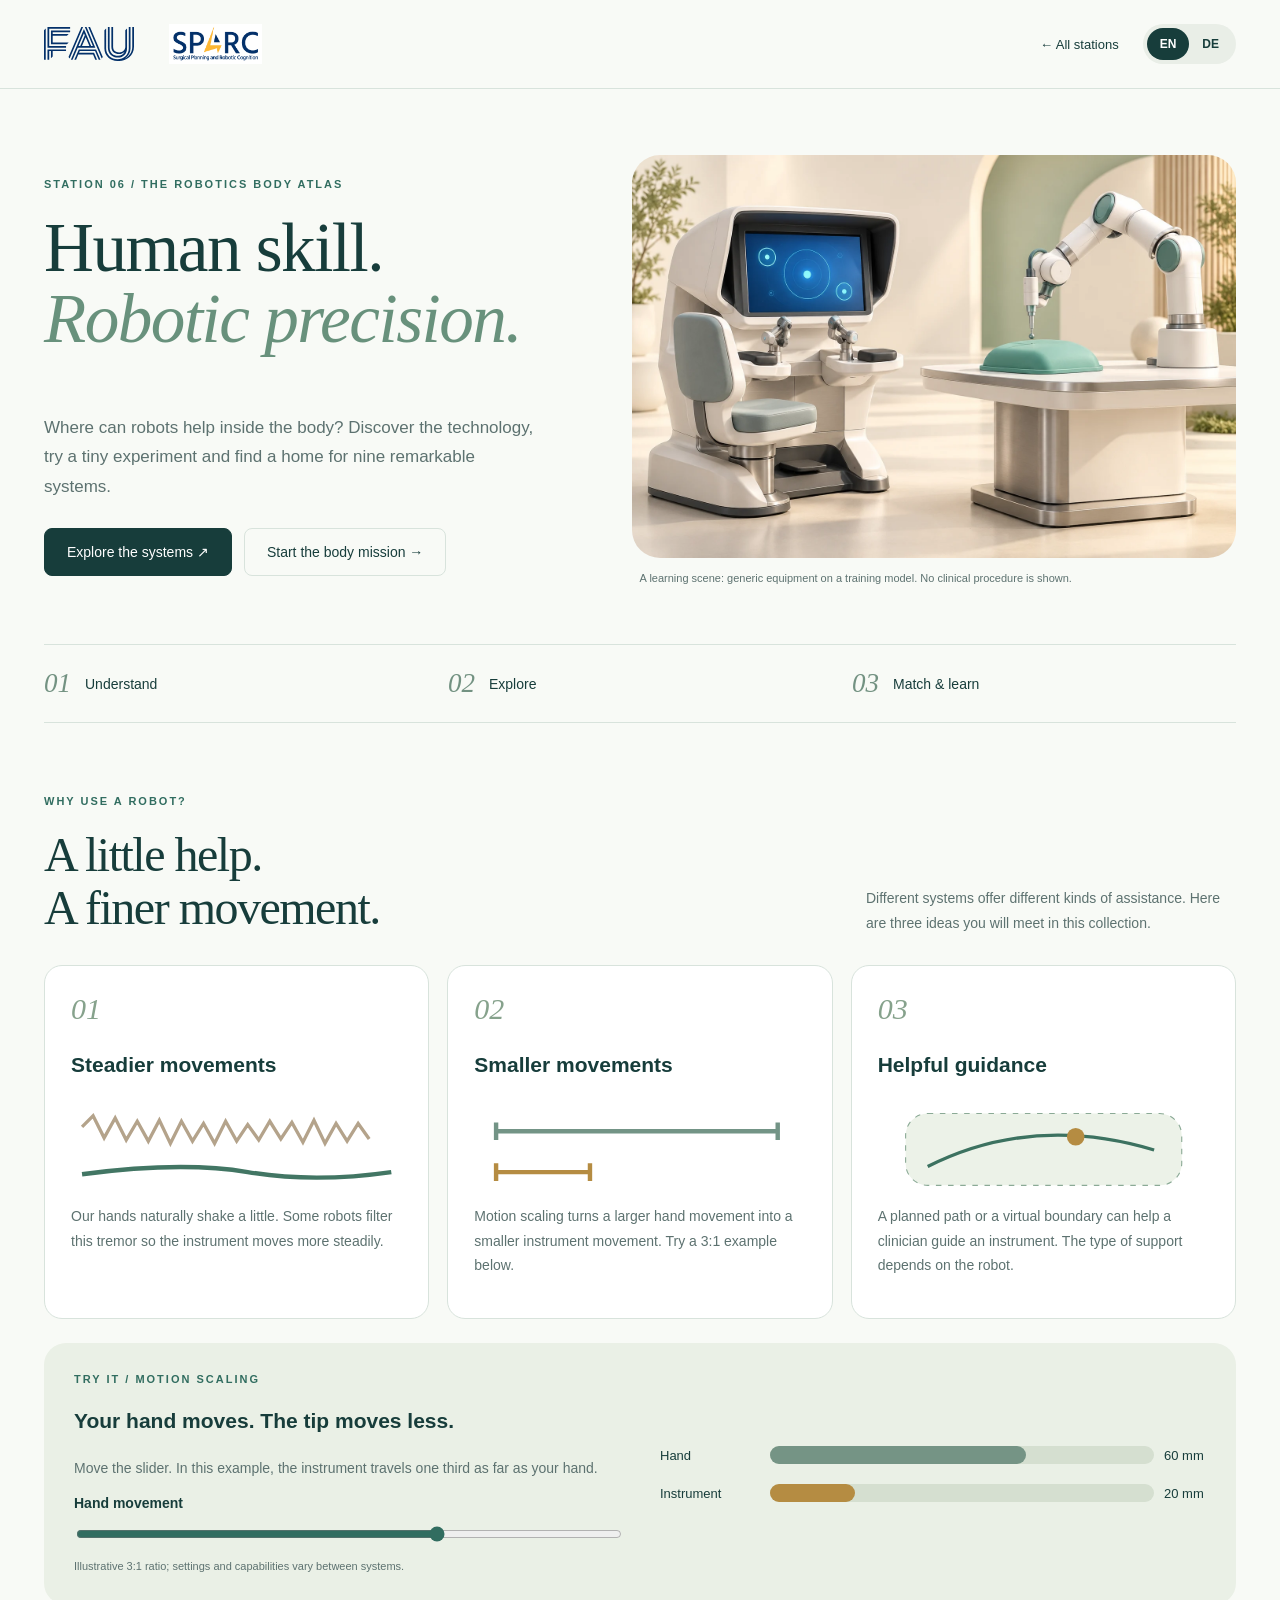
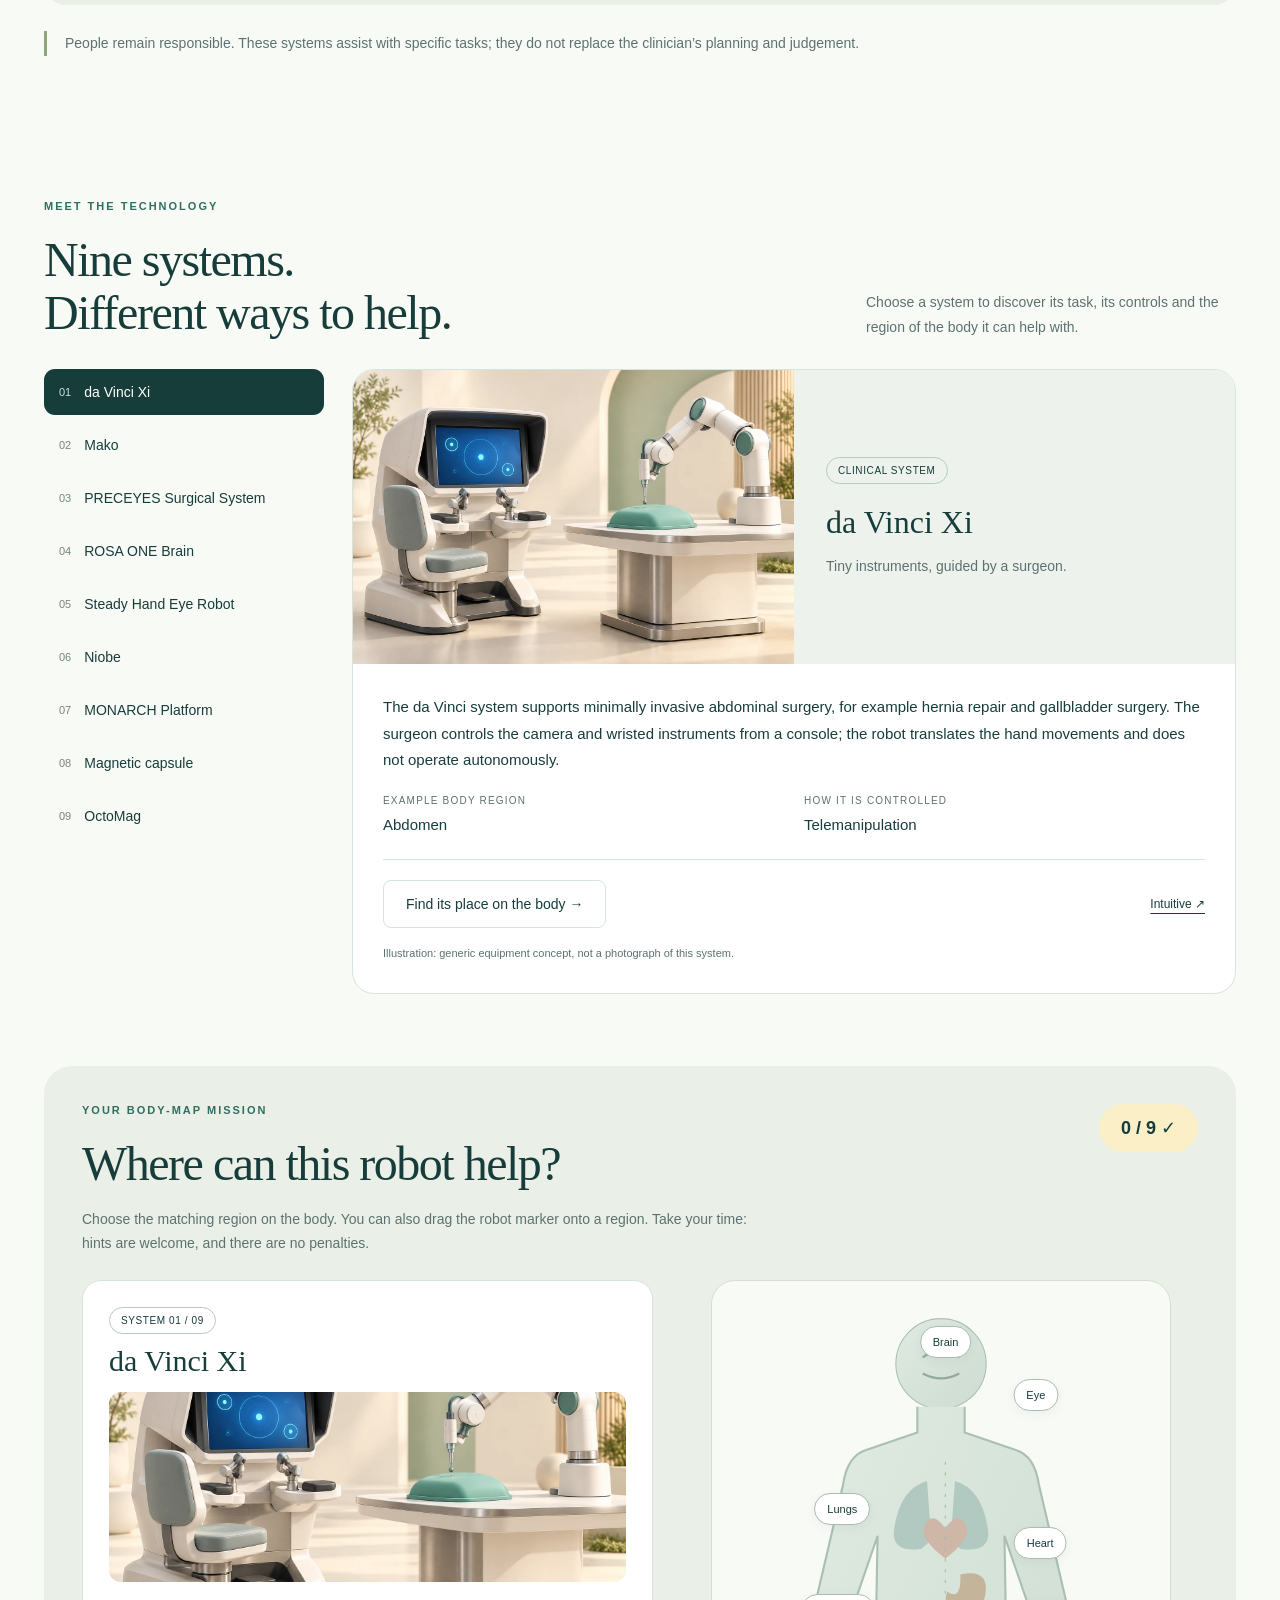
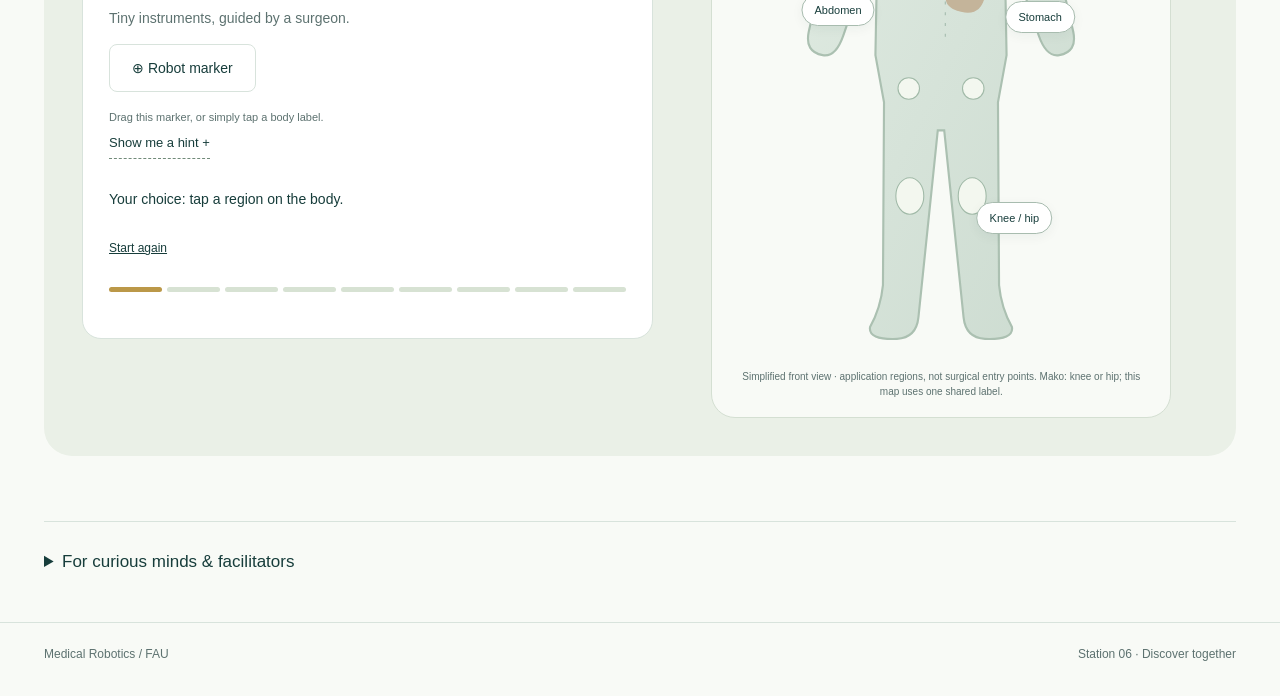
==== robot-atlas.html @ 66cfff0e "Add separate bilingual station 06 with robot atlas and body-matching activity" ====
<!doctype html><html lang="en"><head><meta charset="utf-8"><meta name="viewport" content="width=device-width,initial-scale=1"><meta name="description" content="A gentle, interactive introduction to surgical robotics. Explore nine systems, try motion scaling and match robots to body regions."><title>Robotics body atlas — Station 06</title><link rel="stylesheet" href="robot-atlas.css"></head><body><a class="skip" href="#main">Skip to content</a><header class="site-header"><a class="identity" href="index.html#stations"><img src="assets/fau-logo.svg" alt="FAU"><img src="assets/sparc-logo.svg" alt="SPARC Lab"></a><a class="back" href="index.html#stations" data-en="← All stations" data-de="← Alle Stationen"></a><div class="languages" aria-label="Language / Sprache"><button data-lang="en">EN</button><button data-lang="de">DE</button></div></header><main id="main"></main><footer><span>Medical Robotics / FAU</span><span data-en="Station 06 · Discover together" data-de="Station 06 · Gemeinsam entdecken"></span></footer><script src="robot-atlas-data.js"></script><script src="robot-atlas.js"></script></body></html>
---- robot-atlas.css ----
:root{--ink:#173d3b;--muted:#5d7270;--line:#d8e3dc;--sage:#edf2e9;--accent:#316d60;--gold:#e2b75c;font-family:Arial,Helvetica,sans-serif;color:var(--ink);background:#f8faf6;font-synthesis:none}*{box-sizing:border-box}html{scroll-behavior:smooth}body{margin:0}button,a,input{touch-action:manipulation}button{font:inherit;color:inherit;cursor:pointer}a{color:inherit;text-underline-offset:5px}button:focus-visible,a:focus-visible,input:focus-visible{outline:3px solid #ad7333;outline-offset:5px}h1,h2,h3,p{margin-top:0}p{line-height:1.75}h1,h2{font-family:Georgia,serif;font-weight:400;letter-spacing:-1.5px}h1{font-size:clamp(40px,5.4vw,72px);line-height:1.04}h2{font-size:clamp(32px,4vw,48px);line-height:1.1}h3{font-size:21px;line-height:1.35}.site-header{max-width:1400px;margin:auto;padding:24px 44px;display:flex;align-items:center;gap:24px;border-bottom:1px solid var(--line)}.identity{display:flex;gap:24px;margin-right:auto;align-items:center}.identity img{width:90px;height:40px;object-fit:contain}.identity img+img{width:115px}.back{font-size:13px;text-decoration:none}.languages{display:flex;background:#e9eee7;border-radius:30px;padding:4px}.languages button{border:0;border-radius:25px;padding:9px 13px;background:none;font-size:12px;font-weight:700}.languages button[aria-pressed=true]{background:var(--ink);color:white}main{max-width:1320px;margin:auto;padding:0 44px}.eyebrow{font-size:11px;font-weight:700;letter-spacing:2px;text-transform:uppercase;color:var(--accent);margin-bottom:22px}.hero{display:grid;grid-template-columns:1fr 1.12fr;gap:48px;align-items:center;padding:66px 0 46px}.hero p{color:var(--muted);font-size:17px;max-width:500px}.hero em{color:#68917c;font-weight:400}.hero figure{margin:0;position:relative}.hero img{height:auto;width:100%;border-radius:28px;display:block}.hero figcaption{font-size:11px;color:var(--muted);line-height:1.5;margin:12px 8px}.actions{display:flex;gap:12px;flex-wrap:wrap;margin-top:26px}.button{display:inline-flex;text-decoration:none;align-items:center;justify-content:center;gap:24px;padding:15px 22px;background:var(--ink);color:white;border:1px solid var(--ink);border-radius:8px;font-size:14px}.button.light{background:transparent;color:var(--ink);border-color:var(--line)}.journey{display:grid;grid-template-columns:repeat(3,1fr);border-top:1px solid var(--line);border-bottom:1px solid var(--line);padding:23px 0;gap:20px;font-size:14px}.journey a{text-decoration:none;display:flex;align-items:center;gap:14px}.journey span{font:italic 27px Georgia;color:#739282}.section{padding:72px 0;scroll-margin-top:20px}.section-heading{display:flex;align-items:end;justify-content:space-between;gap:36px;margin-bottom:30px}.section-heading h2{margin-bottom:0;max-width:640px}.section-heading p{max-width:370px;color:var(--muted);font-size:14px;margin:0}.principles{display:grid;grid-template-columns:repeat(3,1fr);gap:18px}.principle{padding:26px;background:#fff;border:1px solid var(--line);border-radius:18px}.principle .number{font:italic 30px Georgia;color:#86a28c;display:block;margin-bottom:25px}.principle p{font-size:14px;color:var(--muted)}.principle svg{width:100%;height:100px}.experiment{margin-top:24px;background:#eaf0e6;border-radius:22px;padding:30px;display:grid;grid-template-columns:1fr 1fr;gap:40px;align-items:center}.experiment p{font-size:14px;color:var(--muted)}.experiment label{display:block;font-weight:bold;font-size:14px;margin-bottom:13px}.experiment input{width:100%;accent-color:var(--accent)}.experiment small{font-size:11px;line-height:1.6;display:block;color:var(--muted);margin-top:12px}.motion-row{display:grid;grid-template-columns:100px 1fr 42px;align-items:center;gap:10px;margin:20px 0;font-size:13px}.motion-track{height:18px;border-radius:10px;background:#d5dfd0;position:relative}.motion-fill{height:18px;background:#759485;border-radius:10px;min-width:6px}.motion-row:last-child .motion-fill{background:#b58c42}.human-note{margin:26px 0 0;font-size:14px;padding-left:18px;border-left:3px solid #91a37b;color:var(--muted)}.atlas-layout{display:grid;grid-template-columns:280px 1fr;gap:28px}.system-menu{display:grid;gap:7px;align-content:start}.system-choice{display:flex;text-align:left;align-items:center;gap:13px;padding:14px;background:transparent;border:1px solid transparent;border-radius:11px;font-size:14px}.system-choice span{font-size:11px;color:#73877c}.system-choice[aria-pressed=true]{background:var(--ink);color:#fff}.system-choice[aria-pressed=true] span{color:#ccdfd3}.system-choice:hover{border-color:#a3b8aa}.system-detail{background:white;border:1px solid var(--line);border-radius:22px;overflow:hidden}.system-top{display:grid;grid-template-columns:1fr 1fr;background:#edf2ec}.system-top img{width:100%;height:100%;min-height:245px;object-fit:cover}.system-title{padding:32px;align-self:center}.badge{display:inline-block;font-size:10px;letter-spacing:.6px;text-transform:uppercase;border:1px solid #b7cbbb;border-radius:20px;padding:7px 11px;margin-bottom:20px}.system-title h3{font:32px Georgia;margin:0 0 13px}.system-title p{font-size:14px;color:var(--muted);margin:0}.system-body{padding:30px}.system-body>p{font-size:15px}.system-facts{display:grid;grid-template-columns:1fr 1fr;gap:20px;margin:22px 0}.system-facts dt{font-size:10px;letter-spacing:1.2px;text-transform:uppercase;color:var(--muted);margin-bottom:8px}.system-facts dd{margin:0;font-size:15px;line-height:1.5}.system-bottom{display:flex;gap:20px;align-items:center;justify-content:space-between;border-top:1px solid var(--line);padding-top:20px}.system-bottom a{font-size:12px}.concept-note{font-size:11px!important;color:var(--muted);margin:16px 0 0}.mission{background:#eaf0e7;border-radius:28px;padding:38px;margin-bottom:65px;scroll-margin-top:25px}.mission-header{display:flex;gap:28px;justify-content:space-between;align-items:start;margin-bottom:24px}.mission-header h2{margin-bottom:16px}.mission-header p{max-width:680px;color:var(--muted);font-size:14px;margin-bottom:0}.score{white-space:nowrap;border-radius:30px;background:#fbefc8;padding:13px 22px;font-size:18px;font-weight:bold}.game-grid{display:grid;grid-template-columns:1fr .9fr;gap:32px;align-items:start}.mission-card{background:#fff;border:1px solid var(--line);border-radius:19px;padding:26px}.mission-card h3{font:30px Georgia;margin:10px 0 14px}.mission-card p{font-size:14px;color:var(--muted)}.mission-card .badge{margin:0}.mission-card img{width:100%;height:190px;object-fit:cover;border-radius:12px;margin:0 0 20px}.hint-button{background:transparent;border:0;border-bottom:1px dashed #718a79;font-size:13px;padding:8px 0}.hint{margin:12px 0;font-size:14px}.feedback{padding:17px 0;margin-top:12px;font-size:14px;line-height:1.6;min-height:58px}.feedback.good{color:#28663f}.body-wrap{background:#f8faf6;border:1px solid #d4dfd2;border-radius:24px;position:relative;padding:14px;max-width:460px;width:100%;justify-self:center}.body-map{position:relative;width:100%;aspect-ratio:400/620}.body-map>svg{width:100%;height:100%}.body-target{position:absolute;transform:translate(-50%,-50%);background:#fff;border:1px solid #a8bcaf;box-shadow:0 3px 12px #173d3b0d;border-radius:20px;font-size:11px;padding:9px 12px;white-space:nowrap}.body-target:hover,.body-target.preview{background:#d3e7dc;border-color:#316d60}.body-target:disabled{cursor:default;opacity:.65}.body-target.correct{background:#286747;color:#fff;opacity:1}.body-target.wrong{background:#fff0d2;border-color:#b08031}.body-note{font-size:10px;color:var(--muted);text-align:center;line-height:1.5;padding:4px 6px}.mission-progress{display:flex;gap:5px;margin:20px 0}.mission-progress span{height:5px;flex:1;background:#d7e2d3;border-radius:3px}.mission-progress .done{background:#4f8068}.mission-progress .current{background:#bb9848}.mission-actions{display:flex;gap:18px;align-items:center;flex-wrap:wrap}.restart{border:0;background:transparent;text-decoration:underline;font-size:12px;padding:12px 0}.facilitator{border-top:1px solid var(--line);padding:30px 0 50px}.facilitator summary{font-size:17px;cursor:pointer}.facilitator p{max-width:850px;font-size:14px;color:var(--muted);margin-top:20px}.sources{display:flex;gap:18px;flex-wrap:wrap;font-size:12px}footer{max-width:1320px;margin:auto;padding:24px 44px 35px;display:flex;justify-content:space-between;gap:20px;color:var(--muted);font-size:12px;border-top:1px solid var(--line)}.skip{position:absolute;left:15px;top:-100px;background:white;padding:15px;z-index:99}.skip:focus{top:10px}[hidden]{display:none!important}@media(max-width:1000px){.hero{gap:28px}.atlas-layout{grid-template-columns:220px 1fr}.system-top{grid-template-columns:1fr}.system-top img{max-height:250px}.system-title{padding:25px}.principles{gap:12px}.principle{padding:20px}}@media(max-width:700px){main{padding:0 20px}.site-header{padding:18px 20px;gap:14px;flex-wrap:wrap}.identity{gap:14px}.identity img{width:65px;height:30px}.identity img+img{width:85px}.back{order:3;width:100%}.hero{grid-template-columns:1fr;padding:36px 0}.hero p{font-size:15px}.hero figure{grid-row:2}.hero img{max-height:310px;object-fit:cover}.journey{gap:10px;font-size:11px}.journey a{gap:8px}.journey span{font-size:22px}.section{padding:48px 0}.section-heading{display:block}.section-heading p{margin-top:20px}.principles{grid-template-columns:1fr}.principle .number{float:right}.principle svg{height:80px}.experiment{grid-template-columns:1fr;gap:10px;padding:22px}.atlas-layout{grid-template-columns:1fr}.system-menu{grid-template-columns:repeat(2,minmax(0,1fr));gap:5px}.system-choice{padding:12px 9px;font-size:12px;gap:8px;overflow-wrap:anywhere}.system-top{grid-template-columns:1fr}.system-body{padding:23px}.system-bottom{flex-wrap:wrap}.mission{padding:22px;margin-left:-5px;margin-right:-5px}.mission-header{display:block}.score{display:inline-block;margin-top:18px}.game-grid{grid-template-columns:1fr}.mission-card{padding:22px}.mission-card img{height:155px}.body-wrap{max-width:390px}.system-facts{grid-template-columns:1fr}.body-target{font-size:10px;padding:8px 10px}footer{padding:22px;flex-wrap:wrap}}@media(prefers-reduced-motion:reduce){html{scroll-behavior:auto}}

.marker{touch-action:none;user-select:none}.marker-ghost{position:fixed;transform:translate(-50%,-50%);z-index:999;pointer-events:none;background:#173d3b;color:white;padding:14px 22px;border-radius:24px;box-shadow:0 8px 25px #173d3b33;font-size:14px}
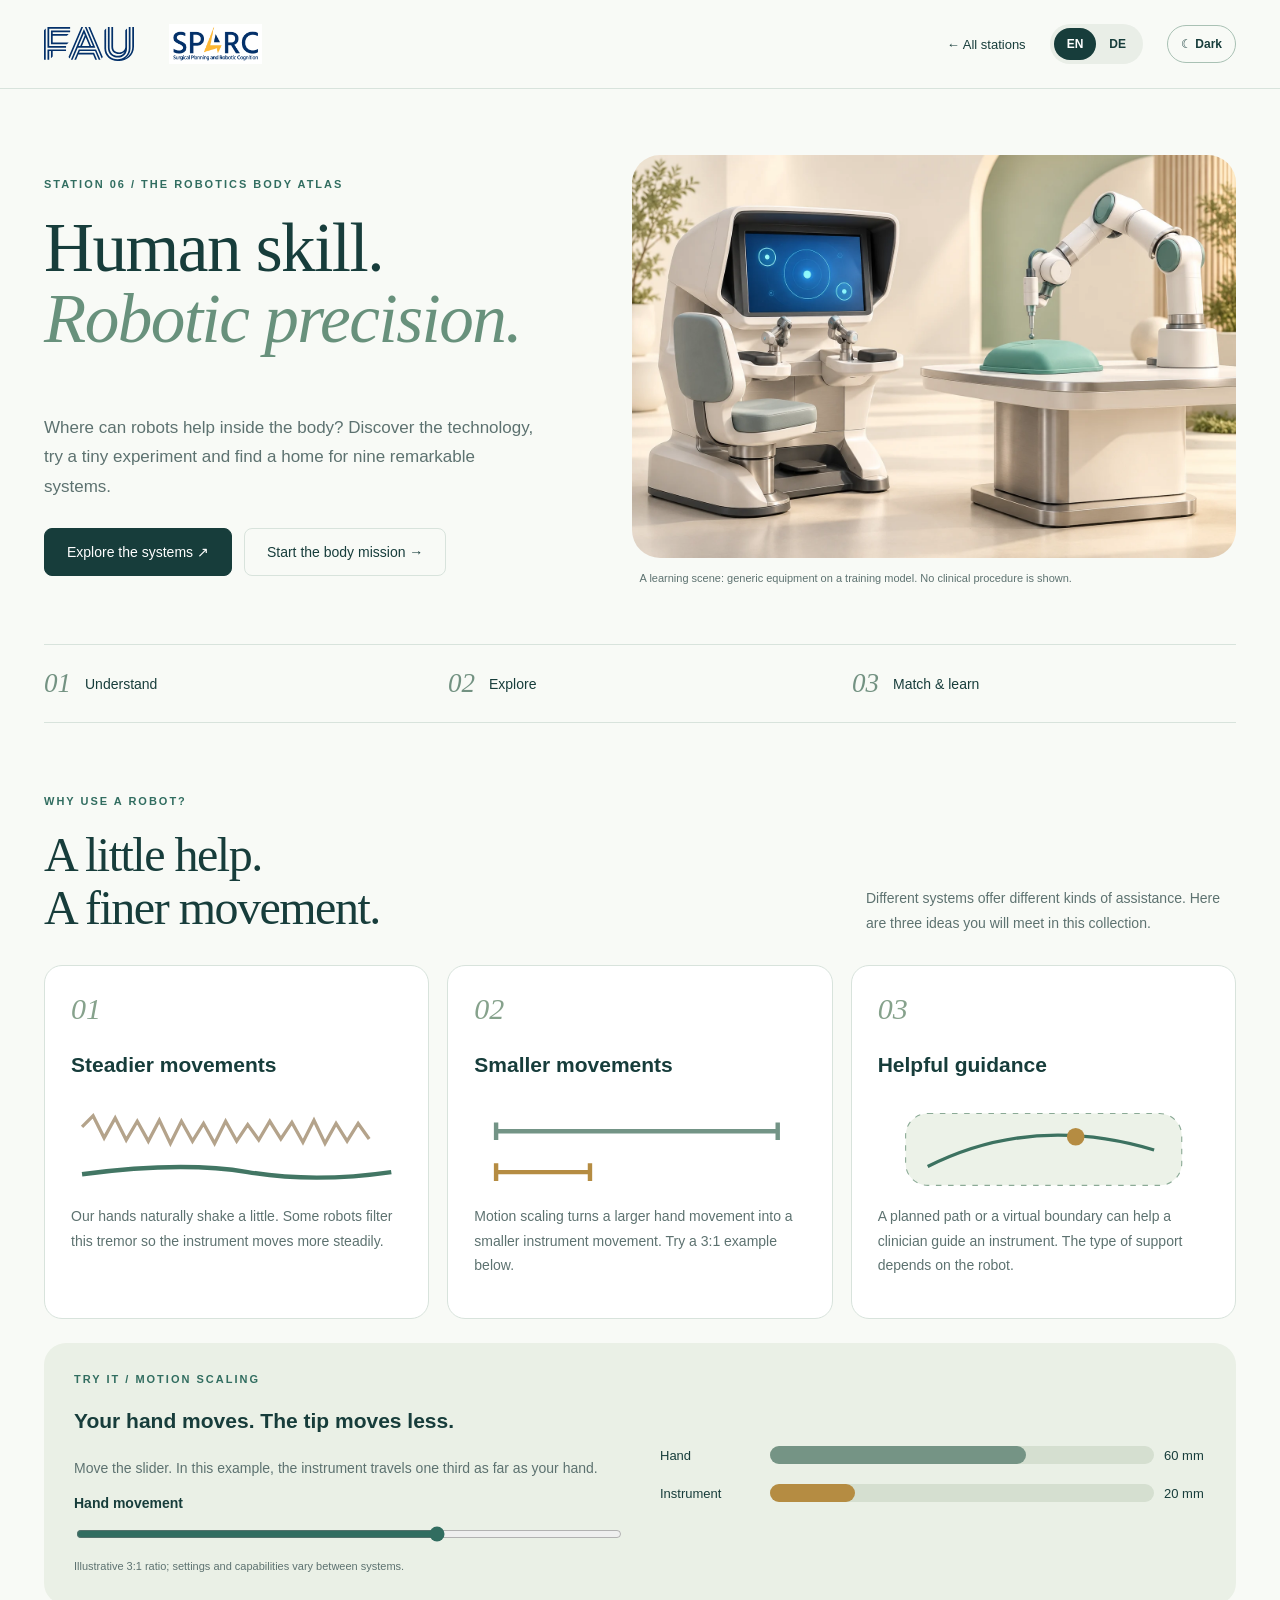
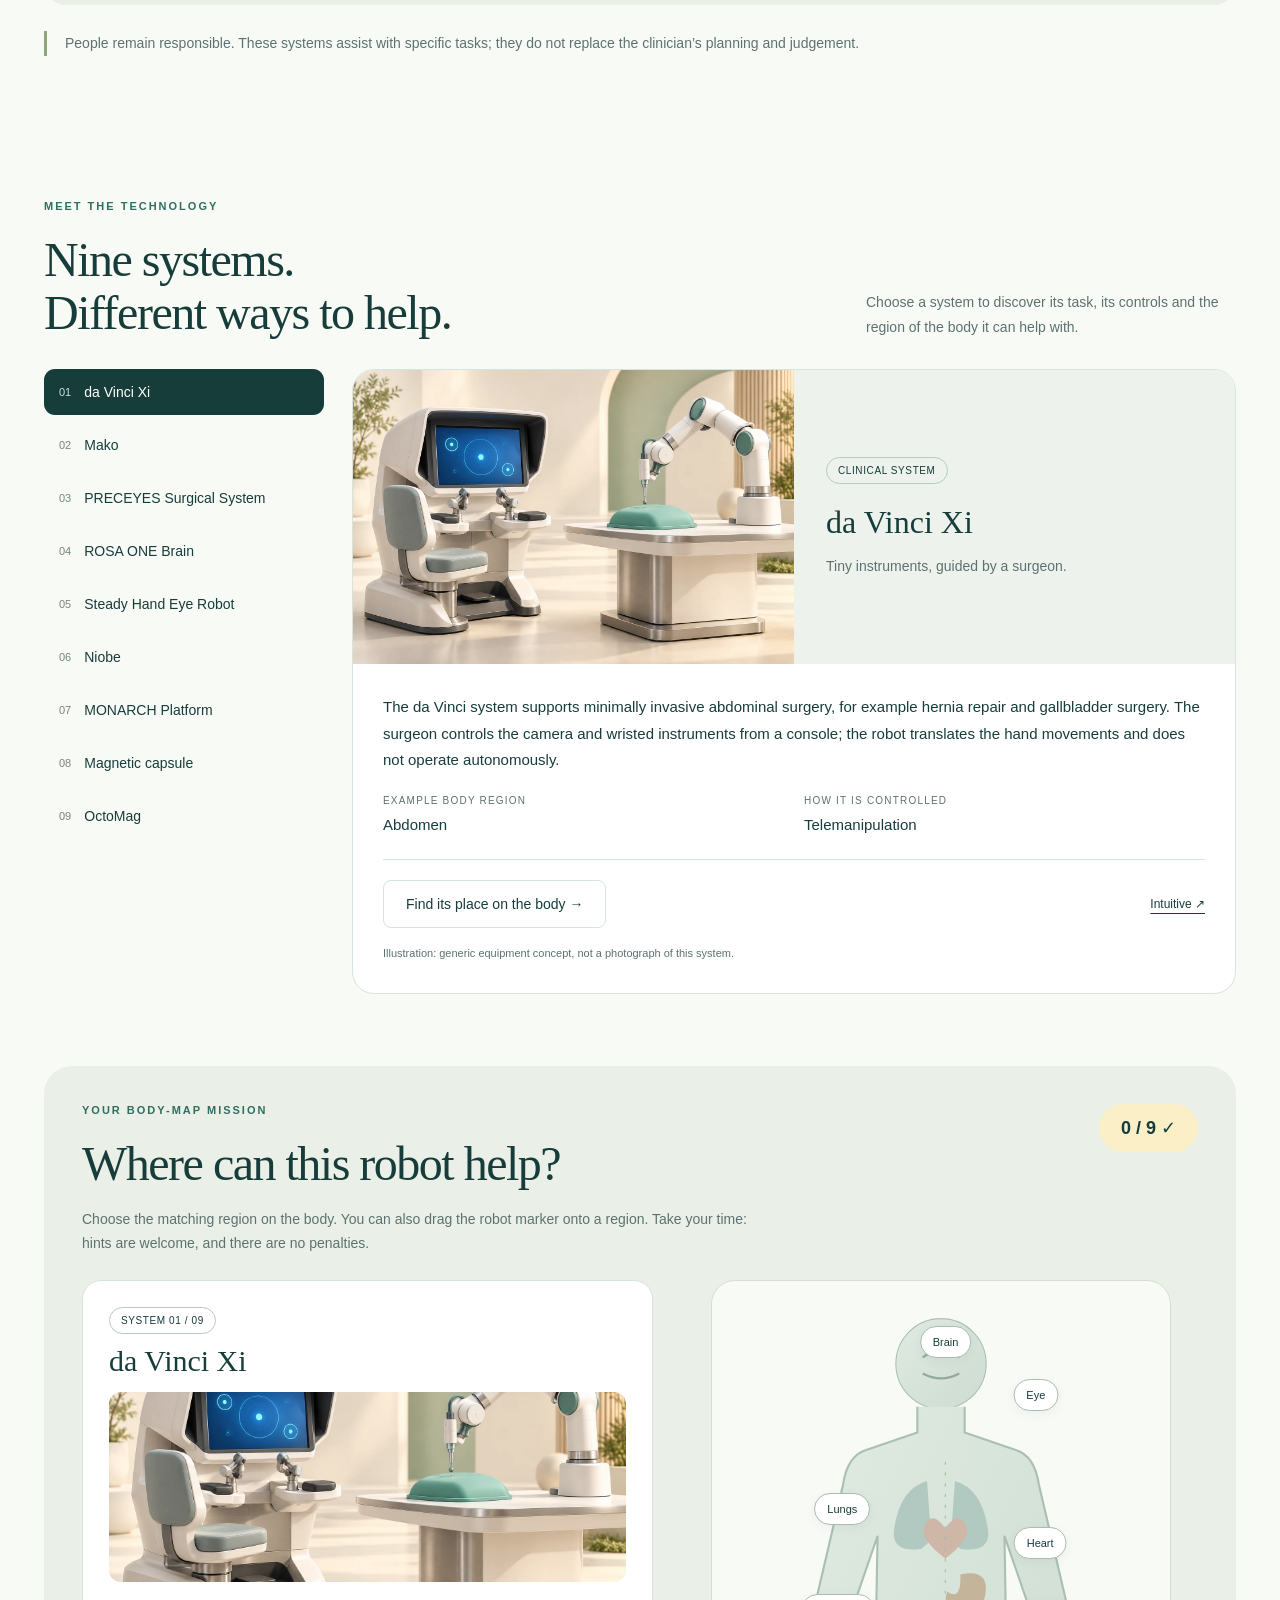
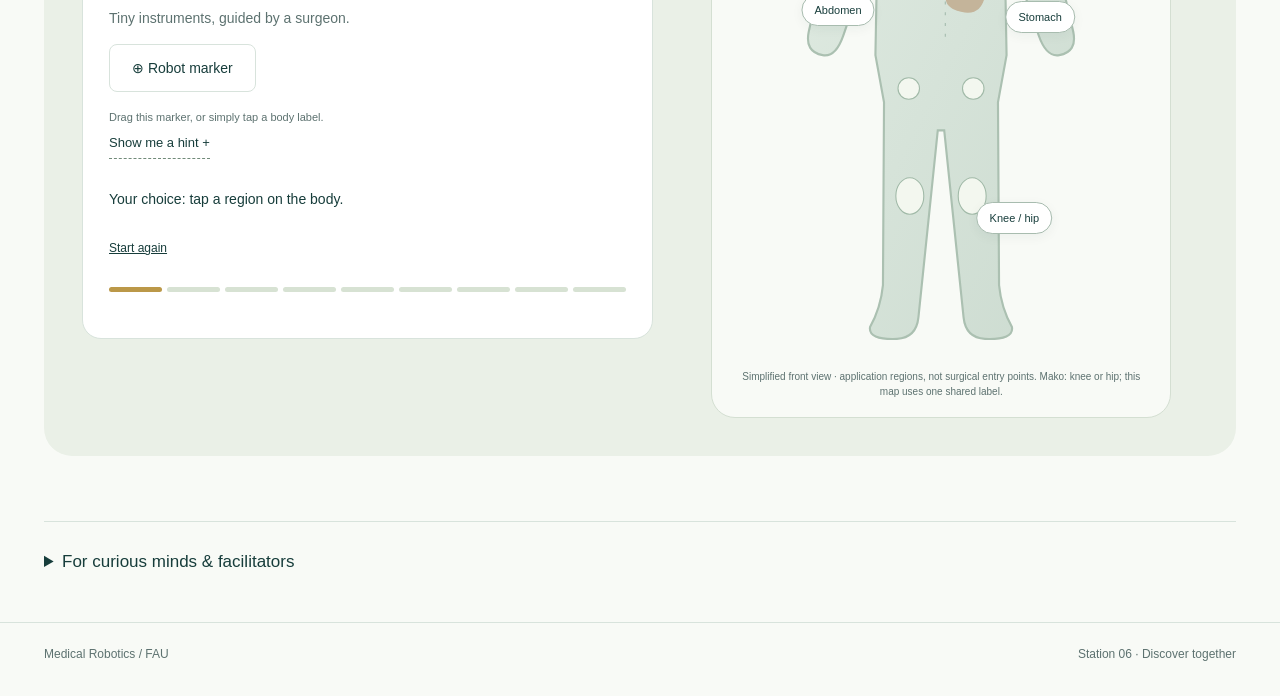
==== commit 4987a44e: "Apply shared persistent dark mode to standalone robotics atlas" ====
--- a/robot-atlas.html
+++ b/robot-atlas.html
@@ -1 +1 @@
-<!doctype html><html lang="en"><head><meta charset="utf-8"><meta name="viewport" content="width=device-width,initial-scale=1"><meta name="description" content="A gentle, interactive introduction to surgical robotics. Explore nine systems, try motion scaling and match robots to body regions."><title>Robotics body atlas — Station 06</title><link rel="stylesheet" href="robot-atlas.css"></head><body><a class="skip" href="#main">Skip to content</a><header class="site-header"><a class="identity" href="index.html#stations"><img src="assets/fau-logo.svg" alt="FAU"><img src="assets/sparc-logo.svg" alt="SPARC Lab"></a><a class="back" href="index.html#stations" data-en="← All stations" data-de="← Alle Stationen"></a><div class="languages" aria-label="Language / Sprache"><button data-lang="en">EN</button><button data-lang="de">DE</button></div></header><main id="main"></main><footer><span>Medical Robotics / FAU</span><span data-en="Station 06 · Discover together" data-de="Station 06 · Gemeinsam entdecken"></span></footer><script src="robot-atlas-data.js"></script><script src="robot-atlas.js"></script></body></html>
+<!doctype html><html lang="en"><head><script>(function(){try{var v=localStorage.getItem('hiwi-theme');document.documentElement.dataset.theme=v==='dark'||v==='light'?v:(matchMedia('(prefers-color-scheme: dark)').matches?'dark':'light')}catch(e){document.documentElement.dataset.theme='light'}})();</script><meta charset="utf-8"><meta name="viewport" content="width=device-width,initial-scale=1"><meta name="description" content="A gentle, interactive introduction to surgical robotics. Explore nine systems, try motion scaling and match robots to body regions."><title>Robotics body atlas — Station 06</title><link rel="stylesheet" href="robot-atlas.css"><link rel="stylesheet" href="dark-mode.css"></head><body><a class="skip" href="#main">Skip to content</a><header class="site-header"><a class="identity" href="index.html#stations"><img src="assets/fau-logo.svg" alt="FAU"><img src="assets/sparc-logo.svg" alt="SPARC Lab"></a><a class="back" href="index.html#stations" data-en="← All stations" data-de="← Alle Stationen"></a><div class="languages" aria-label="Language / Sprache"><button data-lang="en">EN</button><button data-lang="de">DE</button></div><button id="theme-toggle" class="theme-toggle" type="button" aria-pressed="false" aria-label="Switch theme">☾ Dark</button></header><main id="main"></main><footer><span>Medical Robotics / FAU</span><span data-en="Station 06 · Discover together" data-de="Station 06 · Gemeinsam entdecken"></span></footer><script src="robot-atlas-data.js"></script><script src="robot-atlas.js"></script><script>(function(){const b=document.getElementById('theme-toggle');if(!b)return;function paint(){const dark=document.documentElement.dataset.theme==='dark';const de=typeof atlasLang==='string'?atlasLang==='de':document.documentElement.lang==='de';b.textContent=dark?(de?'☀ Hell':'☀ Light'):(de?'☾ Dunkel':'☾ Dark');b.setAttribute('aria-pressed',String(dark));b.setAttribute('aria-label',dark?'Switch to light mode':'Switch to dark mode')}b.addEventListener('click',function(){const next=document.documentElement.dataset.theme==='dark'?'light':'dark';document.documentElement.dataset.theme=next;try{localStorage.setItem('hiwi-theme',next)}catch(e){}paint()});document.querySelectorAll('[data-lang]').forEach(function(el){el.addEventListener('click',function(){requestAnimationFrame(paint)})});paint()})();</script></body></html>
--- a/dark-mode.css
+++ b/dark-mode.css
@@ -0,0 +1,370 @@
+
+/* HiWi Medical Robotics — shared dark theme. Activated via html[data-theme="dark"]. */
+html{color-scheme:light}
+html[data-theme="dark"]{color-scheme:dark;--ink:#e4f3eb;--muted:#b2c7bf;--paper:#101b1b;--line:#354d48;--lime:#cce990}
+html[data-theme="dark"] body{background:#101b1b;color:#e4f3eb}
+.theme-toggle{display:inline-flex;align-items:center;justify-content:center;gap:8px;white-space:nowrap;border:1px solid #a9c1b4;background:transparent;color:var(--ink);border-radius:30px;padding:9px 13px;font:700 12px Arial,Helvetica,sans-serif;min-height:38px}
+.theme-toggle:hover{background:#dfeade}
+.theme-toggle:focus-visible{outline:3px solid #a7c866;outline-offset:3px}
+html[data-theme="dark"] .theme-toggle{border-color:#658d79;background:#203730;color:#eaf7e9}
+html[data-theme="dark"] .theme-toggle:hover{background:#2c4a3f}
+html[data-theme="dark"] header{background:#101b1b;border-bottom-color:#385249}
+html[data-theme="dark"] header nav a{color:#e4f3eb}
+html[data-theme="dark"] .brand i,html[data-theme="dark"] h1 em{color:#b9d895}
+html[data-theme="dark"] .language{border-color:#688675;background:#172a28}
+html[data-theme="dark"] .language button{color:#e4f3eb}
+html[data-theme="dark"] .language button[aria-pressed="true"]{background:#cce990;color:#18372d}
+html[data-theme="dark"] .hero-art,html[data-theme="dark"] .card-art,html[data-theme="dark"] .detail-art{background:#2b423e}
+html[data-theme="dark"] .card{background:#1d302e;border-color:#3d5952;color:#e4f3eb}
+html[data-theme="dark"] .card:hover{box-shadow:0 13px 30px #0006}
+html[data-theme="dark"] .number{background:#23423c;border-color:#709382;color:#e4f3eb}
+html[data-theme="dark"] .card-art svg{filter:brightness(.82) saturate(.85)}
+html[data-theme="dark"] .tag{color:#b1c8be}
+html[data-theme="dark"] .btn{background:#cce990;color:#18382e;border-color:#cce990}
+html[data-theme="dark"] .btn.light{background:transparent;color:#dff0e6;border-color:#7b9a88}
+html[data-theme="dark"] .visit{background:#19352f;color:#e4f3eb;border:1px solid #3e6154}
+html[data-theme="dark"] .visit p{color:#c1d3cb}
+html[data-theme="dark"] .visit li span{color:#d4e993}
+html[data-theme="dark"] .guide,html[data-theme="dark"] .station-idea,html[data-theme="dark"] .robot-note,
+html[data-theme="dark"] .robot-lab,html[data-theme="dark"] .story-video,html[data-theme="dark"] .story-after,
+html[data-theme="dark"] .biopsy-feature,html[data-theme="dark"] .vascular-learning,
+html[data-theme="dark"] .lap-learning,html[data-theme="dark"] .lap-panel,
+html[data-theme="dark"] .catheter-learning,html[data-theme="dark"] .robot-example{
+background:#1d302e!important;border-color:#405d53!important;color:#e4f3eb!important}
+html[data-theme="dark"] .progress{background:#38544a}
+html[data-theme="dark"] .step{border-color:#405d53}
+html[data-theme="dark"] .part-tabs button{color:#e4f3eb;border-color:#668477}
+html[data-theme="dark"] .part-tabs button[aria-pressed="true"]{background:#cce990;color:#17362b}
+html[data-theme="dark"] .discovered{background:#34534b;color:#ecf6e6}
+html[data-theme="dark"] .robot-footnote{color:#bacfc3!important}
+html[data-theme="dark"] .detail-title .eyebrow{color:#c4e0ce!important}
+html[data-theme="dark"] .complete{color:#c8e7a7}
+html[data-theme="dark"] .surgical-detail .station-idea{background:transparent!important}
+html[data-theme="dark"] .surgical-detail .detail-title h1,html[data-theme="dark"] .surgical-detail .detail-title p,
+html[data-theme="dark"] .surgical-detail .detail-title .eyebrow{color:#e4f3eb!important}
+html[data-theme="dark"] .surgical-detail .detail-title .share{background:#20372f!important;border-color:#648676!important;color:#e4f3eb!important}
+html[data-theme="dark"] .why-experiment{background:#1d302b!important;border-color:#456153!important;color:#e4f3eb}
+html[data-theme="dark"] .why-experiment h2,html[data-theme="dark"] .why-experiment .eyebrow{color:#d7eddf}
+html[data-theme="dark"] .why-experiment>p{color:#bacdc3}
+html[data-theme="dark"] .why-choices button{background:#273c35;border-color:#527461;color:#e7f5ec}
+html[data-theme="dark"] .why-choices button small{color:#c0d3c8}
+html[data-theme="dark"] .why-choices button.active{background:#3a5942;border-color:#b3d184}
+html[data-theme="dark"] .why-answer{background:#3a3325;border-color:#857044;color:#ffebba}
+html[data-theme="dark"] .why-answer p{color:#f4dfb0}
+html[data-theme="dark"] .body-discovery{background:linear-gradient(150deg,#20392f,#192c2a)!important;border-color:#466052!important}
+html[data-theme="dark"] .body-discovery .surgical-intro h2{color:#e4f3eb!important}
+html[data-theme="dark"] .body-discovery .surgical-intro p,html[data-theme="dark"] .surgical-note{color:#b8cec2!important}
+html[data-theme="dark"] .body-instruction{background:#403a27;border-color:#827147;color:#f4e2b3!important}
+html[data-theme="dark"] .body-map-panel{background:#233a32!important;border-color:#4c6c5a!important}
+html[data-theme="dark"] .body-map-title{color:#c8e5ce}
+html[data-theme="dark"] .body-map-panel .body-silhouette{background:#f4efe4!important}
+html[data-theme="dark"] .body-map-panel .body-tap{background:#e8f1de!important;color:#193c30!important;border-color:#478660!important}
+html[data-theme="dark"] .body-map-panel .body-tap.active{background:#ffe5a5!important}
+html[data-theme="dark"] .body-robot-panel{background:#20352e!important;border-color:#4d6b5a!important}
+html[data-theme="dark"] .body-panel-heading{border-color:#466352}
+html[data-theme="dark"] .body-panel-heading h3{color:#e6f3e9}
+html[data-theme="dark"] .body-panel-heading span{color:#b8d6c5}
+html[data-theme="dark"] .body-robot-copy h3{color:#e4f3eb}
+html[data-theme="dark"] .body-robot-copy p{color:#c2d7cb}
+html[data-theme="dark"] .body-method{color:#b8d5ae!important}
+html[data-theme="dark"] .body-status{background:#345c49;color:#e3f5d9}
+html[data-theme="dark"] .eye-difference{background:#3b3528;border-color:#756644}
+html[data-theme="dark"] .eye-difference h4,html[data-theme="dark"] .eye-fact span{color:#f1dfb8}
+html[data-theme="dark"] .eye-fact{border-color:#655d41}
+html[data-theme="dark"] .eye-fact strong{color:#bfe7c4}
+html[data-theme="dark"] .eye-selector button{background:#304d40;border-color:#5f8067;color:#e9f5ec}
+html[data-theme="dark"] .eye-selector button.active{background:#55734e;border-color:#c0db8f}
+html[data-theme="dark"] .surgical-detail .robot-quiz{background:linear-gradient(130deg,#1d302b,#283b30)!important;border-color:#597158!important}
+html[data-theme="dark"] .surgical-detail .robot-question{color:#e9f6ed!important}
+html[data-theme="dark"] .surgical-detail .robot-quiz h2,html[data-theme="dark"] .surgical-detail .robot-quiz h3{color:#e9f6ed!important}
+html[data-theme="dark"] .surgical-detail .robot-answer{background:#293f37!important;border-color:#587461!important;color:#e4f3eb!important}
+html[data-theme="dark"] .surgical-detail .robot-answer:hover:not(:disabled){background:#365445!important}
+html[data-theme="dark"] .surgical-detail .robot-companion{background:#223a33!important;border-color:#506c5b!important}
+html[data-theme="dark"] .surgical-detail .robot-speech{background:#365448!important;color:#e7f5e9!important}
+html[data-theme="dark"] .surgical-detail .robot-score{color:#594015!important}
+html[data-theme="dark"] .robot-quiz p{color:#c5d9c9}
+html[data-theme="dark"] .back{color:#bdd4c6}
+html[data-theme="dark"] input,html[data-theme="dark"] select,html[data-theme="dark"] textarea{background:#253c35;color:#e4f3eb;border-color:#628373}
+html[data-theme="dark"] footer{border-color:#405c50}
+@media(max-width:640px){.theme-toggle{padding:8px 10px;font-size:11px;min-height:36px}nav{gap:10px!important}}
+
+/* Contrast accessibility pass — readable text and controls in every station.
+   Uses dark-theme scope only; light mode remains unchanged. */
+html[data-theme="dark"]{
+  --dark-surface:#1e322e;
+  --dark-raised:#2a433b;
+  --dark-text:#f0f8f1;
+  --dark-subtext:#c5dacb;
+  --dark-border:#547467;
+  --dark-link:#d4ee9e;
+}
+html[data-theme="dark"] .detail h1,
+html[data-theme="dark"] .detail h2,
+html[data-theme="dark"] .detail h3,
+html[data-theme="dark"] .detail h4,
+html[data-theme="dark"] .guide h2,
+html[data-theme="dark"] .guide h3,
+html[data-theme="dark"] .robot-note h3,
+html[data-theme="dark"] .lap-guide h2,
+html[data-theme="dark"] .catheter-detail h2,
+html[data-theme="dark"] .biopsy-feature-copy h2,
+html[data-theme="dark"] .surgical-detail .station-idea h3{color:var(--dark-text)!important}
+html[data-theme="dark"] .detail p,
+html[data-theme="dark"] .guide p,
+html[data-theme="dark"] .robot-note p,
+html[data-theme="dark"] .lap-guide p,
+html[data-theme="dark"] .biopsy-feature-copy p,
+html[data-theme="dark"] .card-copy p,
+html[data-theme="dark"] .body-discovery .surgical-intro p{color:var(--dark-subtext)!important}
+html[data-theme="dark"] .info,
+html[data-theme="dark"] .step,
+html[data-theme="dark"] .detail-layout{color:var(--dark-text)}
+html[data-theme="dark"] .guide,
+html[data-theme="dark"] .robot-lab,
+html[data-theme="dark"] .robot-note,
+html[data-theme="dark"] .station-idea,
+html[data-theme="dark"] .biopsy-feature,
+html[data-theme="dark"] .vascular-learning,
+html[data-theme="dark"] .vascular-inside,
+html[data-theme="dark"] .abdomen-feature,
+html[data-theme="dark"] .abdomen-note,
+html[data-theme="dark"] .lap-guide,
+html[data-theme="dark"] .lap-quiz,
+html[data-theme="dark"] .lap-callout,
+html[data-theme="dark"] .lap-task-label,
+html[data-theme="dark"] .lap-intro,
+html[data-theme="dark"] .lap-panel,
+html[data-theme="dark"] .catheter-learning,
+html[data-theme="dark"] .story-video,
+html[data-theme="dark"] .story-after,
+html[data-theme="dark"] .robot-example,
+html[data-theme="dark"] .quiz-summary,
+html[data-theme="dark"] .surgical-card,
+html[data-theme="dark"] .robot-explanation{
+ background:var(--dark-surface)!important;
+ border-color:var(--dark-border)!important;
+ color:var(--dark-text)!important;
+}
+html[data-theme="dark"] .story-video .story-kicker,
+html[data-theme="dark"] .part-index,
+html[data-theme="dark"] .surgical-maker,
+html[data-theme="dark"] .vascular-copy dd,
+html[data-theme="dark"] .abdomen-organs dd,
+html[data-theme="dark"] .lap-timer small,
+html[data-theme="dark"] .surgical-note,
+html[data-theme="dark"] .robot-footnote{color:var(--dark-subtext)!important}
+html[data-theme="dark"] .surgical-picture,
+html[data-theme="dark"] .surgical-card:nth-child(3n+2) .surgical-picture,
+html[data-theme="dark"] .surgical-card:nth-child(3n) .surgical-picture{
+ background:#dfe8de!important;color:#204c3b!important;
+}
+html[data-theme="dark"] .surgical-picture .surgical-number,
+html[data-theme="dark"] .surgical-status{background:#f8fff1!important;color:#234535!important}
+html[data-theme="dark"] .surgical-copy .surgical-method,
+html[data-theme="dark"] .body-method{color:#d0e9c2!important}
+html[data-theme="dark"] .quiz-question legend,
+html[data-theme="dark"] .quiz-question label{color:var(--dark-text)!important}
+html[data-theme="dark"] .quiz-question legend>span,
+html[data-theme="dark"] .quiz-option b{color:#d0e9c2!important}
+html[data-theme="dark"] .quiz-option,
+html[data-theme="dark"] .robot-answer,
+html[data-theme="dark"] .lap-quiz>button,
+html[data-theme="dark"] .lap-tabs button,
+html[data-theme="dark"] .lap-chips button,
+html[data-theme="dark"] .part-tabs button{
+ background:#293f38!important;color:var(--dark-text)!important;
+ border-color:#628273!important;
+}
+html[data-theme="dark"] .quiz-option:has(input:checked),
+html[data-theme="dark"] .robot-answer[aria-pressed="true"],
+html[data-theme="dark"] .lap-quiz>button[aria-pressed="true"],
+html[data-theme="dark"] .lap-tabs button[aria-current="step"],
+html[data-theme="dark"] .lap-chips button[aria-pressed="true"],
+html[data-theme="dark"] .part-tabs button[aria-pressed="true"]{
+ background:#435b38!important;color:#f3ffe9!important;border-color:#b5d88f!important;
+}
+html[data-theme="dark"] .quiz-option.quiz-right,
+html[data-theme="dark"] .robot-answer.is-right{
+ background:#214b38!important;color:#d9ffdf!important;border-color:#8ed5a1!important;
+}
+html[data-theme="dark"] .quiz-option.quiz-wrong,
+html[data-theme="dark"] .robot-answer.is-wrong{
+ background:#55352c!important;color:#ffe0ce!important;border-color:#e8ad8b!important;
+}
+html[data-theme="dark"] .robot-answer:hover:not(:disabled),
+html[data-theme="dark"] .lap-quiz>button:hover,
+html[data-theme="dark"] .lap-tabs button:hover{background:#3c5b4b!important;color:#fff!important}
+html[data-theme="dark"] .robot-letter,
+html[data-theme="dark"] .robot-dots span,
+html[data-theme="dark"] .robot-score{background:#dbe7b7!important;color:#29402d!important}
+html[data-theme="dark"] .robot-answer b,
+html[data-theme="dark"] .robot-explanation strong{color:#c4e9b1!important}
+html[data-theme="dark"] .robot-speech,
+html[data-theme="dark"] .robot-explanation{background:#304e3f!important;color:#f0ffed!important;border-color:#628c6c!important}
+html[data-theme="dark"] .robot-restart{color:#d3e5d9!important;border-color:#628273!important}
+html[data-theme="dark"] .lap-badge,
+html[data-theme="dark"] .ring-demo-steps,
+html[data-theme="dark"] .lap-task-label{color:#eaf7ec!important}
+html[data-theme="dark"] .lap-badge{background:#365443!important}
+html[data-theme="dark"] .lap-quiz>button[aria-pressed="true"]{color:#e8ffdf!important}
+html[data-theme="dark"] .vascular-type-1{color:#e6b4db!important}
+html[data-theme="dark"] .vascular-type-2{color:#b1d4ff!important}
+html[data-theme="dark"] .vascular-learning figcaption{color:#c8d8ce!important}
+html[data-theme="dark"] .biopsy-feature-copy h3:nth-of-type(1){color:#9bdde9!important}
+html[data-theme="dark"] .biopsy-feature-copy h3:nth-of-type(2){color:#d1b4f6!important}
+html[data-theme="dark"] .biopsy-feature-copy h3:nth-of-type(3){color:#f6c794!important}
+html[data-theme="dark"] .biopsy-feature-copy h3:nth-of-type(4){color:#a5e6b6!important}
+html[data-theme="dark"] .body-discovery .surgical-intro h2,
+html[data-theme="dark"] .body-panel-heading h3,
+html[data-theme="dark"] .body-robot-copy h3,
+html[data-theme="dark"] .why-experiment h2,
+html[data-theme="dark"] .eye-difference h4{color:var(--dark-text)!important}
+html[data-theme="dark"] .why-choices button,
+html[data-theme="dark"] .eye-selector button{
+ background:#294138!important;color:#f0f8f1!important;border-color:#648572!important;
+}
+html[data-theme="dark"] .why-choices button strong,
+html[data-theme="dark"] .why-choices button small,
+html[data-theme="dark"] .eye-selector button,
+html[data-theme="dark"] .eye-fact strong,
+html[data-theme="dark"] .eye-fact span{color:#e3f1e5!important}
+html[data-theme="dark"] .why-choices button.active,
+html[data-theme="dark"] .eye-selector button.active{background:#425c3a!important;border-color:#b8d78c!important;color:#fff!important}
+html[data-theme="dark"] .why-answer{background:#473c2b!important;border-color:#a79260!important;color:#fff0c7!important}
+html[data-theme="dark"] .why-answer p,
+html[data-theme="dark"] .why-answer span{color:#ffebc6!important}
+html[data-theme="dark"] .body-robot-panel,
+html[data-theme="dark"] .body-panel-heading{color:var(--dark-text)!important}
+html[data-theme="dark"] .body-robot-copy p{color:var(--dark-subtext)!important}
+html[data-theme="dark"] .body-map-title,
+html[data-theme="dark"] .body-map-note{color:#d0e4d6!important}
+html[data-theme="dark"] .eye-difference{background:#453b2b!important;border-color:#8b754e!important}
+html[data-theme="dark"] .eye-fact{border-color:#827049!important}
+html[data-theme="dark"] .eye-fact span{color:#f7dfb8!important}
+html[data-theme="dark"] .body-status{color:#e7ffdf!important;background:#3b624a!important}
+html[data-theme="dark"] .body-instruction{color:#ffe9bf!important}
+html[data-theme="dark"] .surgical-detail .robot-quiz{color:var(--dark-text)!important}
+html[data-theme="dark"] .surgical-detail .robot-quiz h2,
+html[data-theme="dark"] .surgical-detail .robot-quiz h3,
+html[data-theme="dark"] .surgical-detail .robot-quiz p{color:var(--dark-text)!important}
+html[data-theme="dark"] .body-map-panel .body-tap{color:#193e32!important}
+
+/* Global station coverage: organ exploration, matching activity and laparoscopic simulator */
+html[data-theme="dark"] .organ-explorer,
+html[data-theme="dark"] .organ-game{
+  background:#1d302e!important;
+  border-color:#557466!important;
+  color:#edf7ee!important;
+}
+html[data-theme="dark"] .organ-explorer h2,
+html[data-theme="dark"] .organ-explorer h3,
+html[data-theme="dark"] .organ-game h2,
+html[data-theme="dark"] .organ-game h3{
+  color:#f0f8f1!important;
+}
+html[data-theme="dark"] .organ-explorer p,
+html[data-theme="dark"] .organ-game p,
+html[data-theme="dark"] .organ-learning-note,
+html[data-theme="dark"] .organ-explorer figcaption,
+html[data-theme="dark"] .organ-piece small,
+html[data-theme="dark"] .organ-board-note{
+  color:#c5dacb!important;
+}
+html[data-theme="dark"] .organ-list button,
+html[data-theme="dark"] .organ-piece,
+html[data-theme="dark"] .organ-feedback{
+  background:#294138!important;
+  border-color:#607f70!important;
+  color:#eff8ee!important;
+}
+html[data-theme="dark"] .organ-piece.is-placed{background:#31493d!important;opacity:.72}
+html[data-theme="dark"] .organ-list button[aria-pressed="true"],
+html[data-theme="dark"] .organ-piece[aria-pressed="true"]{
+  background:#3e5846!important;
+  border-color:#b9d48e!important;
+}
+html[data-theme="dark"] .organ-list button{color:#e7f3e8!important}
+html[data-theme="dark"] .organ-list button span,
+html[data-theme="dark"] .organ-pin{
+  color:#fff!important;
+}
+html[data-theme="dark"] .organ-piece b,
+html[data-theme="dark"] .organ-fact-number{color:#d8ecb5!important}
+html[data-theme="dark"] .organ-fact-card{
+  background:#263c33!important;
+  border-color:#91b296!important;
+  color:#edf8ed!important;
+}
+html[data-theme="dark"] .organ-fact-card h3{color:#e5f3dd!important}
+html[data-theme="dark"] .organ-fact-card p,
+html[data-theme="dark"] .organ-fact-card .organ-location{color:#d0e2d3!important}
+html[data-theme="dark"] .organ-board-wrap{
+  background:#334d40!important;
+  border-color:#678675!important;
+}
+html[data-theme="dark"] .organ-orientation{color:#d7e9d9!important}
+html[data-theme="dark"] .organ-score{
+  background:#e4edbb!important;
+  border-color:#c3d288!important;
+  color:#2d4029!important;
+}
+html[data-theme="dark"] .organ-complete .organ-feedback{
+  background:#315943!important;
+  border-color:#a5d08c!important;
+  color:#f3ffed!important;
+}
+html[data-theme="dark"] .organ-game-actions .share,
+html[data-theme="dark"] .lap-navigation button,
+html[data-theme="dark"] .lap-timer .share,
+html[data-theme="dark"] .ring-demo-controls .share{
+  background:#304c3f!important;
+  color:#f0f8f1!important;
+  border-color:#72927a!important;
+}
+html[data-theme="dark"] .ring-demo-stage{
+  background:#253c34!important;
+  border-color:#5a7967!important;
+}
+html[data-theme="dark"] .ring-demo-top,
+html[data-theme="dark"] .ring-demo-phase span{
+  color:#d0e6d6!important;
+}
+html[data-theme="dark"] .ring-demo-phase strong{
+  color:#f0f8f1!important;
+}
+html[data-theme="dark"] .ring-demo-steps li::marker{color:#b7d68d!important}
+html[data-theme="dark"] .trainer-stage,
+html[data-theme="dark"] .pivot-art{
+  background:#dce9d8!important;
+}
+html[data-theme="dark"] .lap-task-label{
+  background:#254238!important;
+  color:#eff9ef!important;
+}
+html[data-theme="dark"] .lap-badge{
+  background:#345343!important;
+  color:#eaf7eb!important;
+}
+html[data-theme="dark"] .lap-callout,
+html[data-theme="dark"] .lap-quiz{
+  background:#293f36!important;
+  color:#eaf6ed!important;
+  border-color:#658374!important;
+}
+html[data-theme="dark"] #quiz-feedback{color:#f0f8f1!important}
+html[data-theme="dark"] .lap-timer output{color:#e9f7ee!important}
+html[data-theme="dark"] .lap-timer small{color:#c6dacc!important}
+html[data-theme="dark"] .phone-instructions,
+html[data-theme="dark"] .ring-demo-copy>p{color:#d5e6d9!important}
+html[data-theme="dark"] .abdomen-organs dt,
+html[data-theme="dark"] .vascular-copy dt{color:#e7f3e7!important}
+html[data-theme="dark"] .abdomen-note p,
+html[data-theme="dark"] .vascular-inside p{color:#d0e3d4!important}
+html[data-theme="dark"] .section-head p,
+html[data-theme="dark"] .strip,
+html[data-theme="dark"] footer,
+html[data-theme="dark"] .card-bottom{color:#c6d9ce!important}
+html[data-theme="dark"] .card h3,
+html[data-theme="dark"] .card-bottom span{color:#eff8ed!important}
+html[data-theme="dark"] .guide a,
+html[data-theme="dark"] .detail a:not(.btn){text-decoration-color:#b9d795}
